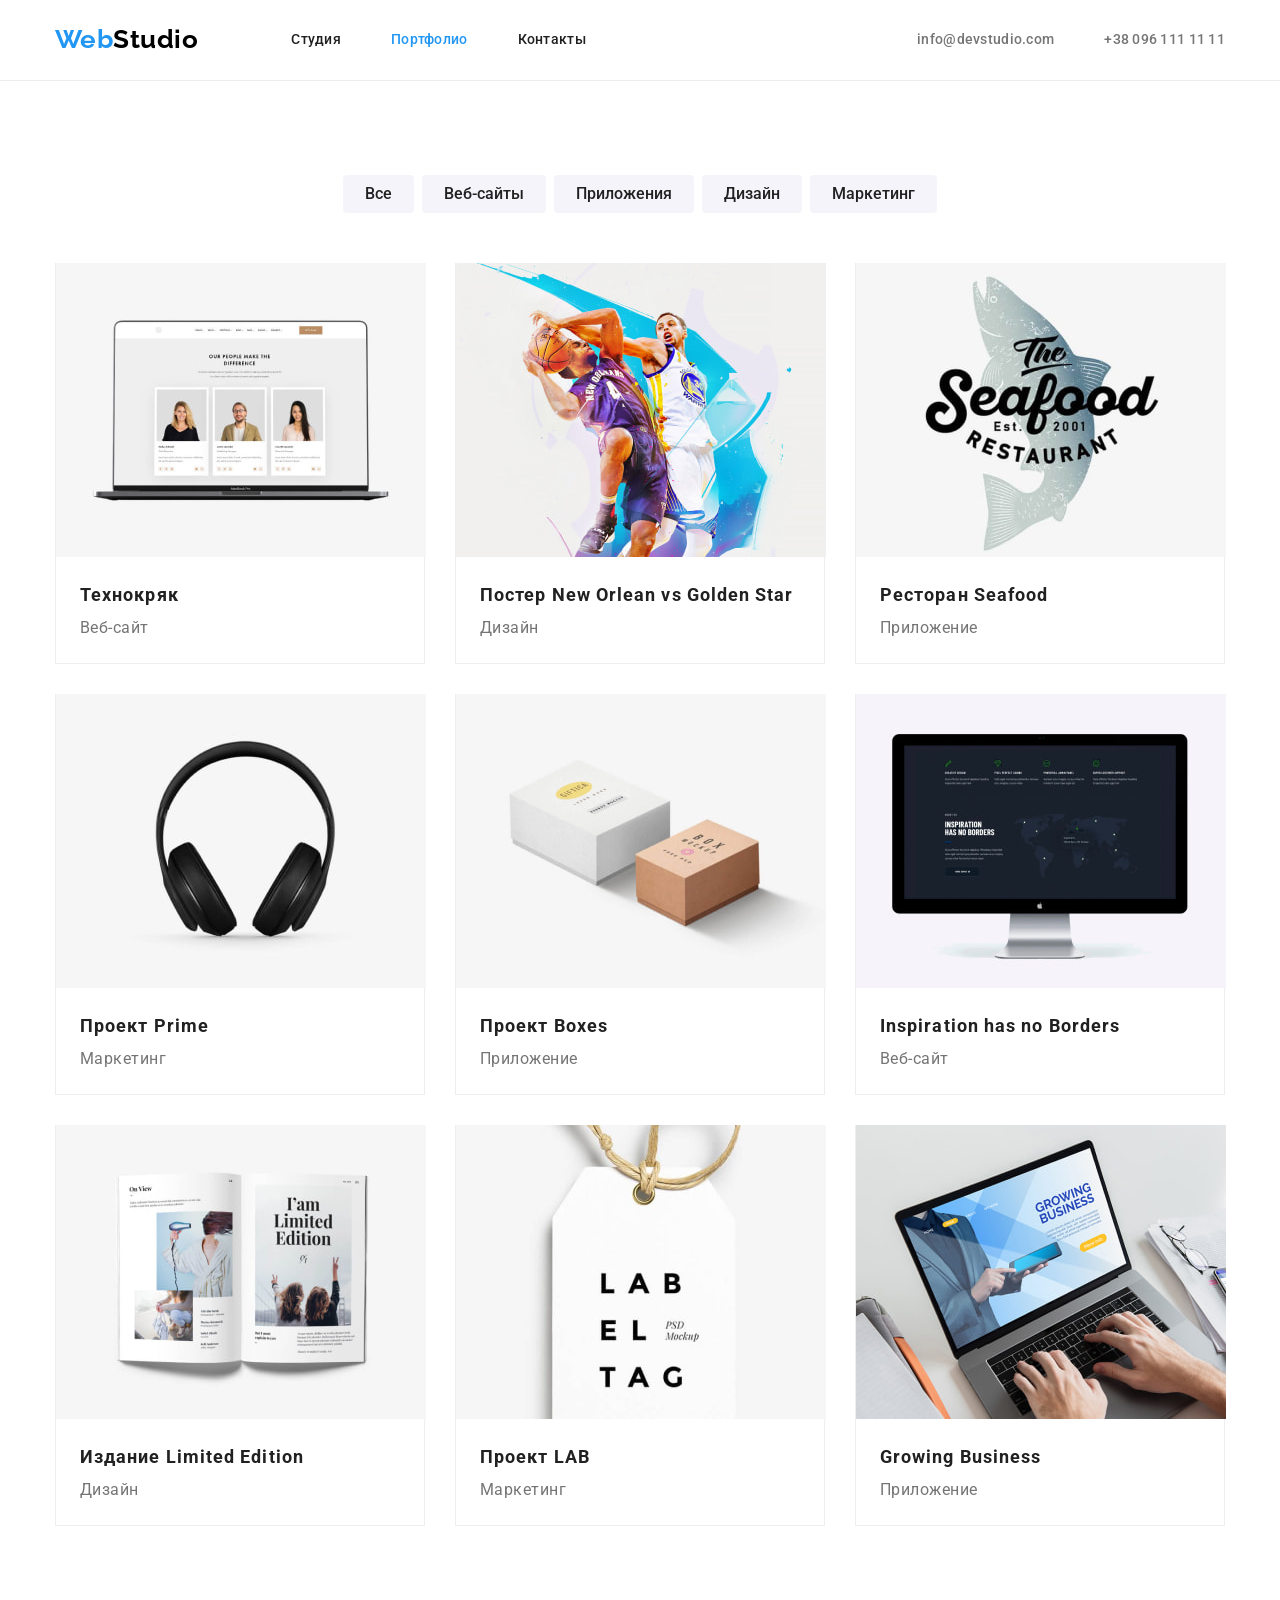
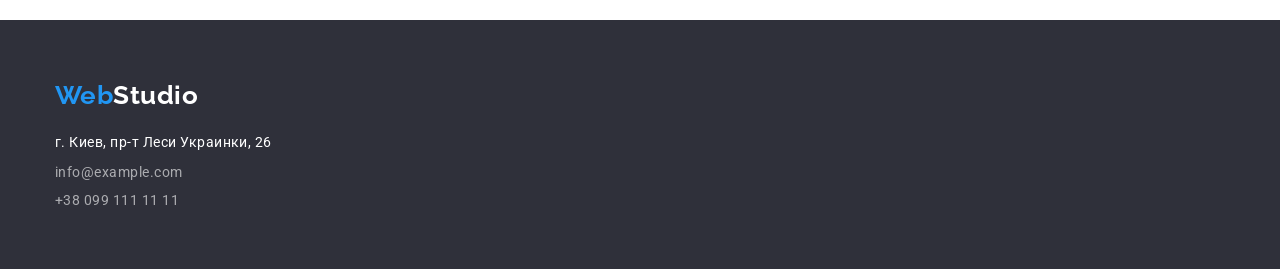
==== portfolio.html @ f073b327 "Add files via upload" ====
<!DOCTYPE html>
<html lang="ru">
  <head>
    <meta charset="UTF-8" />
    <meta http-equiv="X-UA-Compatible" content="IE=edge" />
    <meta name="viewport" content="width=device-width, initial-scale=1.0" />
    <title>Портфолио</title>
    <link rel="preconnect" href="https://fonts.googleapis.com" />
    <link rel="preconnect" href="https://fonts.gstatic.com" crossorigin />
    <link
      href="https://fonts.googleapis.com/css2?family=Raleway:wght@700&family=Roboto:wght@400;500;700;900&display=swap"
      rel="stylesheet"
    />
    <link
      rel="stylesheet"
      href="https://cdnjs.cloudflare.com/ajax/libs/modern-normalize/1.1.0/modern-normalize.min.css"
    />
    <link rel="stylesheet" href="./css/styles.css" />
  </head>

  <body>
    <header class="header">
      <div class="container main-nav">
        <nav class="header-nav">
          <a lang="en" href="https://goit.ua/" class="header-logo link"
            >Web<span class="header-studio">Studio</span></a
          >
          <ul class="header-list list">
            <li class="header-item"><a href="./index.html" class="header-link link">Студия</a></li>
            <li class="header-item">
              <a href="./portfolio.html" class="header-link link current">Портфолио</a>
            </li>
            <li class="header-item"><a href="" class="header-link link">Контакты</a></li>
          </ul>
        </nav>
        <ul class="header-contacts-list list">
          <li class="header-contacts-item">
            <a href="mailto:info@devstudio.com" class="header-contacts-link link"
              >info@devstudio.com</a
            >
          </li>
          <li class="header-contacts-item">
            <a href="tel:+380961111111" class="header-contacts-link link">+38 096 111 11 11</a>
          </li>
        </ul>
      </div>
    </header>

    <main>
      <section class="projects section">
        <div class="container">
          <ul class="filters-list list">
            <li class="filters-item"><button type="button" class="filter-button">Все</button></li>
            <li class="filters-item">
              <button type="button" class="filter-button">Веб-сайты</button>
            </li>
            <li class="filters-item">
              <button type="button" class="filter-button">Приложения</button>
            </li>
            <li class="filters-item">
              <button type="button" class="filter-button">Дизайн</button>
            </li>
            <li class="filters-item">
              <button type="button" class="filter-button">Маркетинг</button>
            </li>
          </ul>
        </div>

        <div class="container">
          <ul class="projects-list list">
            <li class="projects-item">
              <a href="" class="projects-link link">
                <img src="./images/techno-crack.jpg" alt="Технокряк" width="370" />
                <div class="projects-card">
                  <h3 class="projects-title">Технокряк</h3>
                  <p class="projects-category">Веб-сайт</p>
                </div>
              </a>
            </li>
            <li class="projects-item">
              <a href="" class="projects-link link">
                <img
                  src="./images/poster-no-vs-gs.jpg"
                  alt="Постер New Orlean vs Golden Star"
                  width="370"
                />
                <div class="projects-card">
                  <h3 class="projects-title">Постер New Orlean vs Golden Star</h3>
                  <p class="projects-category">Дизайн</p>
                </div>
              </a>
            </li>
            <li class="projects-item">
              <a href="" class="projects-link link">
                <img src="./images/seafood-restaurant.jpg" alt="Ресторан Seafood" width="370" />
                <div class="projects-card">
                  <h3 class="projects-title">Ресторан Seafood</h3>
                  <p class="projects-category">Приложение</p>
                </div>
              </a>
            </li>
            <li class="projects-item">
              <a href="" class="projects-link link">
                <img src="./images/project-prime.jpg" alt="Проект Prime" width="370" />
                <div class="projects-card">
                  <h3 class="projects-title">Проект Prime</h3>
                  <p class="projects-category">Маркетинг</p>
                </div>
              </a>
            </li>
            <li class="projects-item">
              <a href="" class="projects-link link">
                <img src="./images/project-boxes.jpg" alt="Проект Boxes" width="370" />
                <div class="projects-card">
                  <h3 class="projects-title">Проект Boxes</h3>
                  <p class="projects-category">Приложение</p>
                </div>
              </a>
            </li>
            <li class="projects-item">
              <a href="" class="projects-link link">
                <img
                  src="./images/inspiration-has-no-borders.jpg"
                  alt="Inspiration has no Borders"
                  width="370"
                />
                <div class="projects-card">
                  <h3 lang="en" class="projects-title">Inspiration has no Borders</h3>
                  <p class="projects-category">Веб-сайт</p>
                </div>
              </a>
            </li>
            <li class="projects-item">
              <a href="" class="projects-link link">
                <img src="./images/limited-edition.jpg" alt="Издание Limited Edition" width="370" />
                <div class="projects-card">
                  <h3 class="projects-title">Издание Limited Edition</h3>
                  <p class="projects-category">Дизайн</p>
                </div>
              </a>
            </li>
            <li class="projects-item">
              <a href="" class="projects-link link">
                <img src="./images/project-lab.jpg" alt="Проект LAB" width="370" />
                <div class="projects-card">
                  <h3 class="projects-title">Проект LAB</h3>
                  <p class="projects-category">Маркетинг</p>
                </div>
              </a>
            </li>
            <li class="projects-item">
              <a href="" class="projects-link link">
                <img src="./images/growing-business.jpg" alt="Growing Business" width="370" />
                <div class="projects-card">
                  <h3 class="projects-title">Growing Business</h3>
                  <p class="projects-category">Приложение</p>
                </div>
              </a>
            </li>
          </ul>
        </div>
      </section>
    </main>

    <footer class="footer">
      <div class="container">
        <a lang="en" href="https://goit.ua/" class="footer-logo link"
          >Web<span class="footer-studio">Studio</span>
        </a>
        <address>
          <ul class="footer-list list">
            <li class="footer-item">
              <a href="https://goo.gl/maps/9kLPgh8DZqMoMKWZ7" class="footer-street-link link"
                >г. Киев, пр-т Леси Украинки, 26</a
              >
            </li>
            <li class="footer-item">
              <a href="mailto:info@example.com" class="footer-contacts-link link"
                >info@example.com</a
              >
            </li>
            <li class="footer-item">
              <a href="tel:+380991111111" class="footer-contacts-link link">+38 099 111 11 11</a>
            </li>
          </ul>
        </address>
      </div>
    </footer>
  </body>
</html>
---- css/styles.css ----
:root {
  --primary-title-color: #ffffff;
  --secondary-title-color: #212121;
  --primary-text-color: #757575;
  --secondary-text-color: #212121;
  --accent-color: #2196f3;
  --header-text-color: #212121;
  --header-contacts-color: #757575;
}

/*-------------BODY-------------*/

h1,
h2,
h3,
h4,
h5,
h6,
ul,
p {
  margin: 0;
  padding: 0;
}

body {
  font-family: 'Roboto', sans-serif;
  letter-spacing: 0.03em;
  color: #ffffff;
}

.container {
  width: 1200px;
  padding-right: 15px;
  padding-left: 15px;
  margin: auto;
}

.visually-hidden {
  position: absolute;
  width: 1px;
  height: 1px;
  margin: -1px;
  padding: 0;
  overflow: hidden;
  border: 0;
  clip: rect(0 0 0 0);
}

.link {
  text-decoration: none;
}

.list {
  list-style: none;
}

.secondary-title {
  margin-bottom: 50px;

  font-weight: 700;
  font-size: 36px;
  line-height: 1.16;
  text-align: center;
  color: var(--secondary-title-color);
}

img {
  display: block;
}

/*-------------HEADER-------------*/

.header {
  border-bottom: 1px solid #ececec;
}

.main-nav {
  display: flex;
  align-items: center;
}

.header-nav {
  display: flex;
  align-items: center;
}

.header-list {
  display: flex;
  margin-left: 93px;
}

.header-list .header-item + .header-item {
  margin-left: 50px;
}

.header-logo {
  padding-top: 24px;
  padding-bottom: 25px;

  font-family: Raleway;
  font-weight: 700;
  font-size: 26px;
  line-height: 1.19;
  color: var(--accent-color);
}

.header-studio {
  color: #000000;
}

.header-link {
  padding-top: 32px;
  padding-bottom: 32px;
  display: block;

  font-weight: 500;
  font-size: 14px;
  line-height: 1.14;
  letter-spacing: 0.02em;
  color: var(--header-text-color);
}

.header-link:hover,
.header-link:focus,
.current {
  color: var(--accent-color);
}

.header-contacts-list {
  display: flex;
  margin-left: auto;
}

.header-contacts-list .header-contacts-item + .header-contacts-item {
  margin-left: 50px;
}

.header-contacts-link {
  padding-top: 32px;
  padding-bottom: 32px;
  display: block;

  font-weight: 500;
  font-size: 14px;
  line-height: 1.14;
  letter-spacing: 0.02em;
  color: var(--header-contacts-color);
}

.header-contacts-link:hover,
.header-contacts-link:focus {
  color: var(--accent-color);
}

/*-------------HERO-------------*/

.hero {
  padding-top: 200px;
  padding-bottom: 200px;

  background: #2f303a;
}

.hero-title {
  margin-bottom: 30px;
  margin-left: auto;
  margin-right: auto;
  width: 696px;

  font-weight: 900;
  font-size: 44px;
  line-height: 1.36;
  text-align: center;
  letter-spacing: 0.06em;
  text-transform: uppercase;
  color: var(--primary-title-color);
}

.hero-button {
  min-width: 200px;
  padding: 10px 32px;
  margin: 0 auto;
  display: block;

  background: var(--accent-color);
  box-shadow: 0px 4px 4px rgba(0, 0, 0, 0.15);
  border-radius: 4px;
  border: none;
  cursor: pointer;
}

.hero-button:hover,
.hero-button:focus {
  background-color: #188ce8;
}

.hero-button-text {
  font-family: inherit;
  font-weight: 700;
  font-size: 16px;
  line-height: 1.87;
  display: flex;
  align-items: center;
  text-align: center;
  letter-spacing: 0.06em;
  color: #ffffff;
}

/*-------------MAIN-------------*/

.section {
  padding-top: 94px;
  padding-bottom: 94px;
}

/*-------------QUALITIES-------------*/

.qualities {
  padding-bottom: 0;
}

.qualities-list {
  display: flex;
  flex-wrap: row;
  margin-left: -30px;
}

.qualities-item {
  flex-basis: calc(100% / 4 - 30px);
  margin-left: 30px;
}

.qualities-title {
  margin-bottom: 10px;

  font-weight: 700;
  font-size: 14px;
  line-height: 1.14;
  text-transform: uppercase;
  color: var(--secondary-title-color);
}

.qualities-description {
  font-size: 14px;
  line-height: 1.71;
  color: var(--primary-text-color);
}

/*-------------SKILLS-------------*/

.skills-list {
  display: flex;
  flex-wrap: wrap;
  margin-left: -30px;
}

.skills-item {
  flex-basis: calc(100% / 3 - 30px);
  margin-left: 30px;
}

/*-------------TEAM-------------*/

.team {
  background: #f5f4fa;
}

.team-list {
  display: flex;
  flex-wrap: wrap;
  margin-left: -30px;
}

.team-item {
  flex-basis: calc(100% / 4 - 30px);
  margin-left: 30px;

  background: #ffffff;
  box-shadow: 0px 1px 3px rgba(0, 0, 0, 0.12), 0px 1px 1px rgba(0, 0, 0, 0.14),
    0px 2px 1px rgba(0, 0, 0, 0.2);
  border-radius: 0px 0px 4px 4px;
}

.team-member-card {
  padding-top: 30px;
  padding-bottom: 30px;
}

.team-member-title {
  margin-bottom: 10px;

  font-weight: 500;
  font-size: 16px;
  line-height: 1.18;
  text-align: center;
  color: var(--secondary-title-color);
}

.team-member-position {
  font-size: 16px;
  line-height: 1.18;
  text-align: center;
  color: var(--primary-text-color);
}

/*-------------PORTFOLIO-------------*/

.filters-list {
  display: flex;
  justify-content: center;
  margin-bottom: 50px;
}

.filters-item:not(:last-child) {
  margin-right: 8px;
}

.filter-button {
  font-family: inherit;
  font-weight: 500;
  font-size: 16px;
  line-height: 1.62;
  text-align: center;
  color: var(--secondary-title-color);
  background-color: #f5f4fa;
  cursor: pointer;
  border-radius: 4px;
  border: none;
  padding: 6px 22px;
}

.filter-button:hover,
.filter-button:focus {
  color: #ffffff;
  background-color: var(--accent-color);
  box-shadow: 0px 3px 1px rgba(0, 0, 0, 0.1), 0px 1px 2px rgba(0, 0, 0, 0.08),
    0px 2px 2px rgba(0, 0, 0, 0.12);
}

.projects-list {
  display: flex;
  flex-wrap: wrap;
  margin-left: -30px;
  margin-top: -30px;
}

.projects-item {
  flex-basis: calc(100% / 3 - 30px);
  margin-left: 30px;
  margin-top: 30px;
  width: 370px;

  border: 1px solid #eeeeee;
  border-width: 0 1px 1px 1px;
}

.projects-card {
  padding: 20px 24px;
}

.projects-title {
  font-weight: 700;
  font-size: 18px;
  line-height: 2;
  letter-spacing: 0.06em;
  color: var(--secondary-title-color);
}

.projects-category {
  font-size: 16px;
  line-height: 1.87;
  color: var(--primary-text-color);
}

/*-------------FOOTER-------------*/

.footer {
  background: #2f303a;
}

.footer-logo {
  display: block;
  padding-top: 60px;
  padding-bottom: 20px;

  font-family: Raleway;
  font-weight: 700;
  font-size: 26px;
  line-height: 1.19;
  color: var(--accent-color);
}

.footer-studio {
  color: #ffffff;
}

.footer-list {
  padding-bottom: 60px;
}

.footer-item:not(:last-child) {
  padding-bottom: 9px;
}

.footer-street-link {
  font-style: normal;
  font-size: 14px;
  line-height: 1.71;
  color: #ffffff;
}

.footer-street-link:hover,
.footer-street-link:focus {
  color: var(--accent-color);
}

.footer-contacts-link {
  font-style: normal;
  font-size: 14px;
  line-height: 1.71px;
  color: rgba(255, 255, 255, 0.6);
}

.footer-contacts-link:hover,
.footer-contacts-link:focus {
  color: var(--accent-color);
}
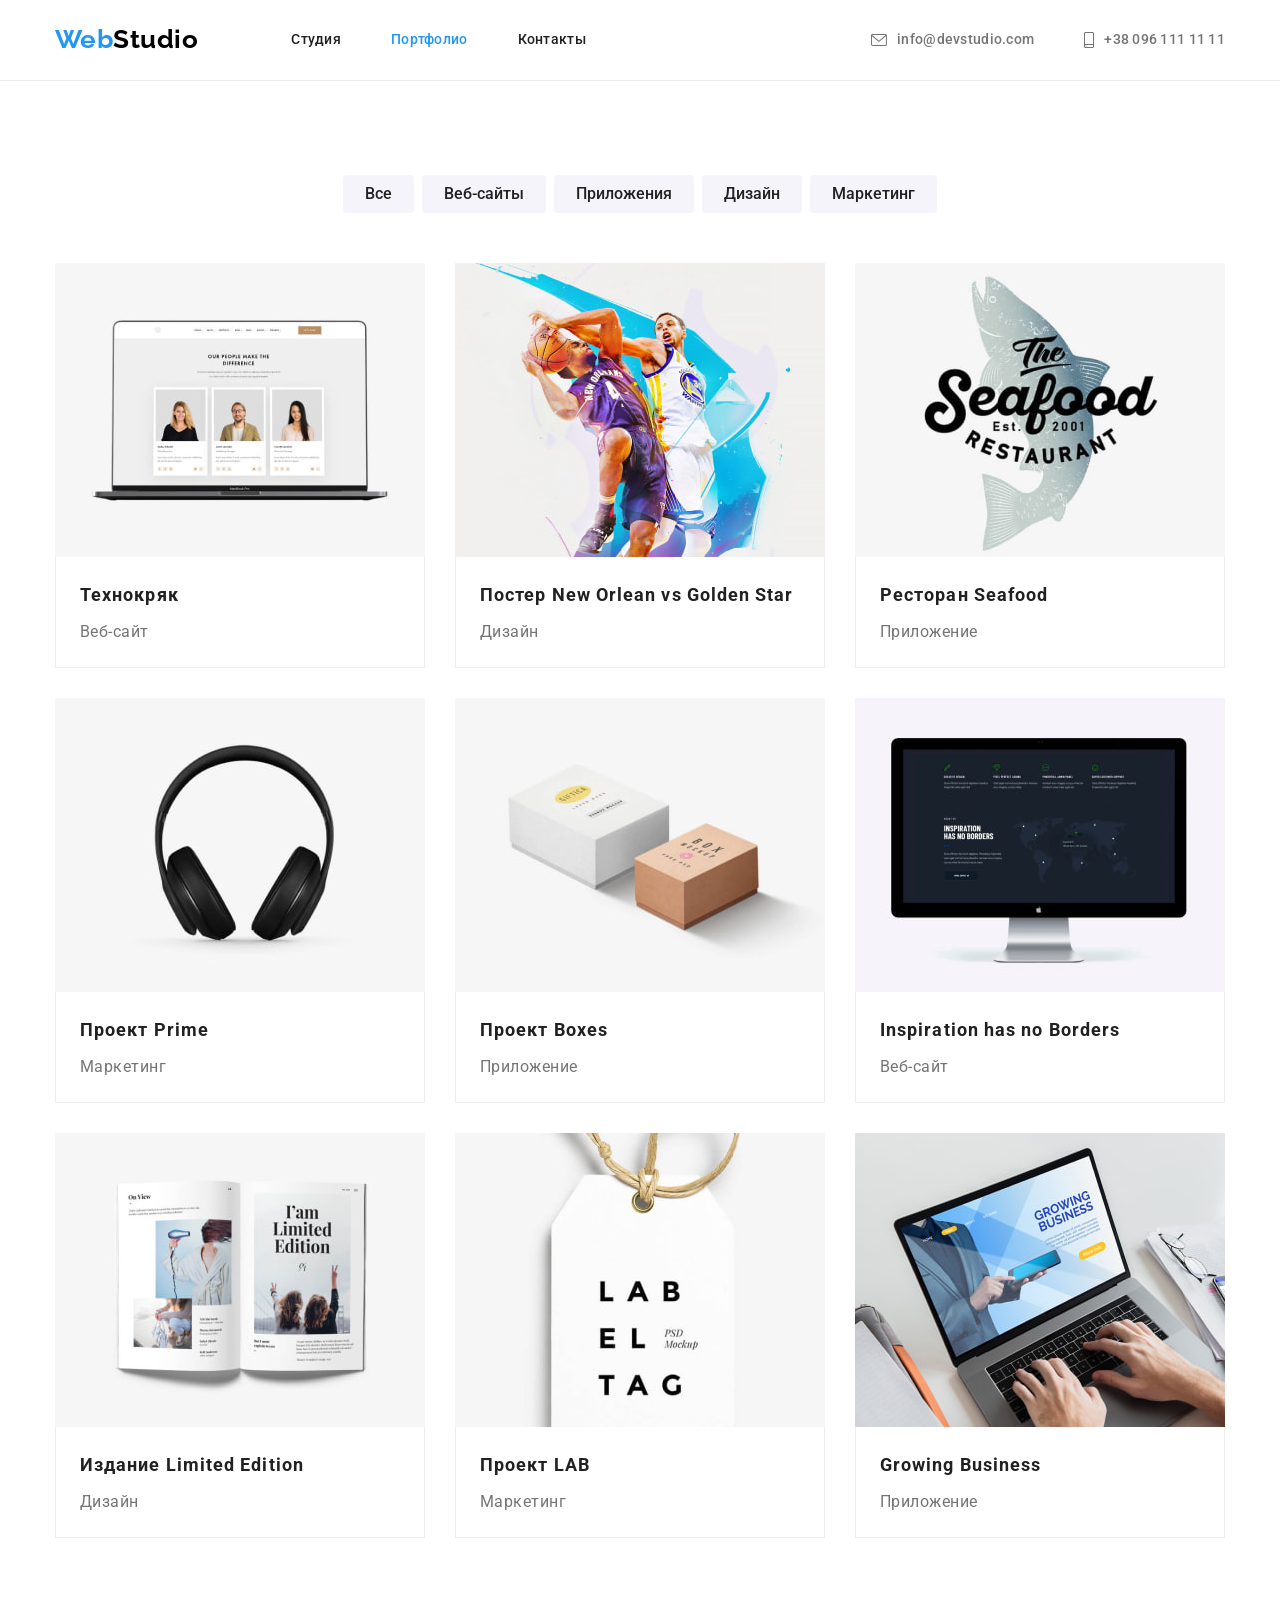
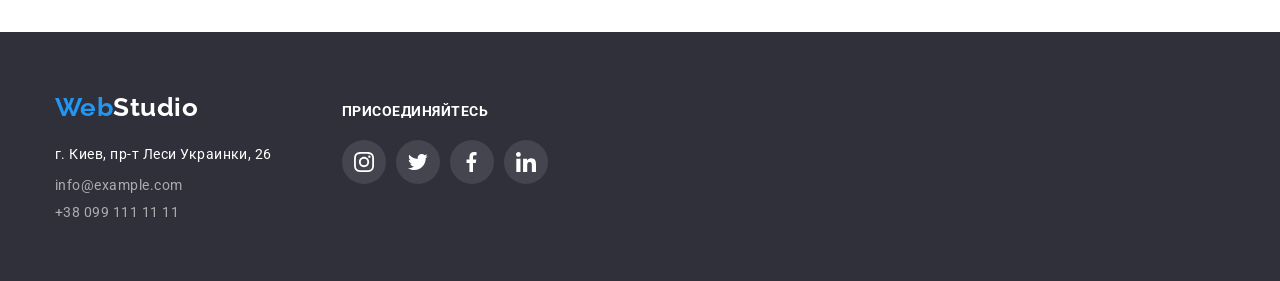
==== commit ed951c99: "Update" ====
--- a/portfolio.html
+++ b/portfolio.html
@@ -33,14 +33,23 @@
             <li class="header-item"><a href="" class="header-link link">Контакты</a></li>
           </ul>
         </nav>
+
         <ul class="header-contacts-list list">
           <li class="header-contacts-item">
-            <a href="mailto:info@devstudio.com" class="header-contacts-link link"
-              >info@devstudio.com</a
+            <a href="mailto:info@devstudio.com" class="header-contacts-link link">
+              <svg class="header-icons" width="16" height="12">
+                <use href="./images/icons.svg#mail"></use>
+              </svg>
+              info@devstudio.com</a
             >
           </li>
           <li class="header-contacts-item">
-            <a href="tel:+380961111111" class="header-contacts-link link">+38 096 111 11 11</a>
+            <a href="tel:+380961111111" class="header-contacts-link link">
+              <svg class="header-icons" width="10" height="16">
+                <use href="./images/icons.svg#smartphone"></use>
+              </svg>
+              +38 096 111 11 11</a
+            >
           </li>
         </ul>
       </div>
@@ -163,27 +172,63 @@
     </main>
 
     <footer class="footer">
-      <div class="container">
-        <a lang="en" href="https://goit.ua/" class="footer-logo link"
-          >Web<span class="footer-studio">Studio</span>
-        </a>
-        <address>
-          <ul class="footer-list list">
-            <li class="footer-item">
-              <a href="https://goo.gl/maps/9kLPgh8DZqMoMKWZ7" class="footer-street-link link"
-                >г. Киев, пр-т Леси Украинки, 26</a
-              >
-            </li>
-            <li class="footer-item">
-              <a href="mailto:info@example.com" class="footer-contacts-link link"
-                >info@example.com</a
-              >
-            </li>
-            <li class="footer-item">
-              <a href="tel:+380991111111" class="footer-contacts-link link">+38 099 111 11 11</a>
-            </li>
-          </ul>
-        </address>
+      <div class="container flex">
+        <div class="footer-contacts">
+          <a lang="en" href="https://goit.ua/" class="footer-logo link"
+            >Web<span class="footer-studio">Studio</span>
+          </a>
+          <address>
+            <ul class="footer-list list">
+              <li class="footer-item">
+                <a href="https://goo.gl/maps/9kLPgh8DZqMoMKWZ7" class="footer-street-link link"
+                  >г. Киев, пр-т Леси Украинки, 26</a
+                >
+              </li>
+              <li class="footer-item">
+                <a href="mailto:info@example.com" class="footer-contacts-link link"
+                  >info@example.com</a
+                >
+              </li>
+              <li class="footer-item">
+                <a href="tel:+380991111111" class="footer-contacts-link link">+38 099 111 11 11</a>
+              </li>
+            </ul>
+          </address>
+        </div>
+
+        <div class="social-links">
+          <h3 class="social-links-title">присоединяйтесь</h3>
+          <ul class="social-links-list list flex">
+            <li class="social-links-item">
+              <a class="link flex" href="">
+                <svg class="social-links-icon">
+                  <use href="./images/icons.svg#instagram"></use>
+                </svg>
+              </a>
+            </li>
+            <li class="social-links-item">
+              <a class="link flex" href="">
+                <svg class="social-links-icon">
+                  <use href="./images/icons.svg#twitter"></use>
+                </svg>
+              </a>
+            </li>
+            <li class="social-links-item">
+              <a class="link flex" href="">
+                <svg class="social-links-icon">
+                  <use href="./images/icons.svg#facebook"></use>
+                </svg>
+              </a>
+            </li>
+            <li class="social-links-item">
+              <a class="link flex" href="">
+                <svg class="social-links-icon">
+                  <use href="./images/icons.svg#linkedin"></use>
+                </svg>
+              </a>
+            </li>
+          </ul>
+        </div>
       </div>
     </footer>
   </body>
--- a/css/styles.css
+++ b/css/styles.css
@@ -64,6 +64,10 @@
   color: var(--secondary-title-color);
 }
 
+.flex {
+  display: flex;
+}
+
 img {
   display: block;
 }
@@ -136,9 +140,10 @@
 }
 
 .header-contacts-link {
+  display: flex;
   padding-top: 32px;
   padding-bottom: 32px;
-  display: block;
+  align-items: center;
 
   font-weight: 500;
   font-size: 14px;
@@ -152,13 +157,33 @@
   color: var(--accent-color);
 }
 
+.header-icons {
+  margin-right: 10px;
+  fill: currentColor;
+}
+
 /*-------------HERO-------------*/
 
 .hero {
+  display: flex;
+  justify-content: center;
   padding-top: 200px;
   padding-bottom: 200px;
 
   background: #2f303a;
+}
+
+.overlay {
+  max-width: 1600px;
+  height: 600px;
+  margin-right: auto;
+  margin-left: auto;
+
+  background-image: linear-gradient(to bottom, rgba(47, 48, 58, 0.4), rgba(47, 48, 58, 0.4)),
+    url('../images/overlay.jpg');
+  background-repeat: no-repeat;
+  background-position: center;
+  background-size: cover;
 }
 
 .hero-title {
@@ -187,6 +212,14 @@
   border-radius: 4px;
   border: none;
   cursor: pointer;
+
+  font-family: inherit;
+  font-weight: 700;
+  font-size: 16px;
+  line-height: 1.88;
+  text-align: center;
+  letter-spacing: 0.06em;
+  color: #ffffff;
 }
 
 .hero-button:hover,
@@ -194,18 +227,6 @@
   background-color: #188ce8;
 }
 
-.hero-button-text {
-  font-family: inherit;
-  font-weight: 700;
-  font-size: 16px;
-  line-height: 1.87;
-  display: flex;
-  align-items: center;
-  text-align: center;
-  letter-spacing: 0.06em;
-  color: #ffffff;
-}
-
 /*-------------MAIN-------------*/
 
 .section {
@@ -228,6 +249,22 @@
 .qualities-item {
   flex-basis: calc(100% / 4 - 30px);
   margin-left: 30px;
+}
+
+.qualities-icons-bg {
+  display: flex;
+  align-items: center;
+  justify-content: center;
+  height: 120px;
+  margin-bottom: 30px;
+
+  background: #f5f4fa;
+  border-radius: 4px;
+}
+
+.qualities-icons {
+  width: 70px;
+  height: 70px;
 }
 
 .qualities-title {
@@ -297,10 +334,73 @@
 }
 
 .team-member-position {
+  margin-bottom: 16px;
+
   font-size: 16px;
   line-height: 1.18;
   text-align: center;
   color: var(--primary-text-color);
+}
+
+.team-member-socials-list {
+  align-items: center;
+  justify-content: center;
+}
+
+.team-member-socials-item a {
+  width: 44px;
+  height: 44px;
+  align-items: center;
+  justify-content: center;
+
+  color: #afb1b8;
+  border-radius: 50%;
+}
+
+.team-member-socials-item a:hover,
+.team-member-socials-item a:focus {
+  color: white;
+  background-color: var(--accent-color);
+}
+
+.team-member-socials-icon {
+  width: 20px;
+  height: 20px;
+
+  fill: currentColor;
+}
+
+/*-------------CLIENTS-------------*/
+
+.clients-list {
+  flex-wrap: wrap;
+  margin-left: -30px;
+}
+
+.clients-list-item {
+  flex-basis: calc(100% / 6 - 30px);
+  margin-left: 30px;
+}
+
+.clients-list-item a {
+  width: 170px;
+  height: 92px;
+  align-items: center;
+  justify-content: center;
+
+  color: #afb1b8;
+  border: 1px solid #afb1b8;
+  border-radius: 4px;
+}
+
+.clients-list-item a:hover,
+.clients-list-item a:focus {
+  color: var(--accent-color);
+  border: 1px solid var(--accent-color);
+}
+
+.clients-icon {
+  fill: currentColor;
 }
 
 /*-------------PORTFOLIO-------------*/
@@ -348,17 +448,26 @@
   flex-basis: calc(100% / 3 - 30px);
   margin-left: 30px;
   margin-top: 30px;
-  width: 370px;
+}
+
+.projects-link:hover,
+.projects-link:focus {
+  display: block;
+  box-sizing: border-box;
+  box-shadow: 0px 1px 1px rgba(0, 0, 0, 0.12), 0px 4px 4px rgba(0, 0, 0, 0.06),
+    1px 4px 6px rgba(0, 0, 0, 0.16);
+}
+
+.projects-card {
+  padding: 20px 24px;
 
   border: 1px solid #eeeeee;
   border-width: 0 1px 1px 1px;
 }
 
-.projects-card {
-  padding: 20px 24px;
-}
-
 .projects-title {
+  padding-bottom: 4px;
+
   font-weight: 700;
   font-size: 18px;
   line-height: 2;
@@ -376,12 +485,18 @@
 
 .footer {
   background: #2f303a;
+  padding-top: 60px;
+  padding-bottom: 60px;
+}
+
+.footer-contacts {
+  display: inline-block;
+  margin-right: 70px;
 }
 
 .footer-logo {
   display: block;
-  padding-top: 60px;
-  padding-bottom: 20px;
+  margin-bottom: 20px;
 
   font-family: Raleway;
   font-weight: 700;
@@ -394,12 +509,8 @@
   color: #ffffff;
 }
 
-.footer-list {
-  padding-bottom: 60px;
-}
-
 .footer-item:not(:last-child) {
-  padding-bottom: 9px;
+  margin-bottom: 9px;
 }
 
 .footer-street-link {
@@ -425,3 +536,47 @@
 .footer-contacts-link:focus {
   color: var(--accent-color);
 }
+
+/*-------------SOCIAL LINKS-------------*/
+
+.social-links {
+  vertical-align: top;
+  display: inline-block;
+}
+
+.social-links-title {
+  margin-top: 12px;
+  margin-bottom: 20px;
+
+  font-weight: 700;
+  font-size: 14px;
+  line-height: 1.14;
+  text-transform: uppercase;
+  color: #ffffff;
+}
+
+.social-links-item:not(:last-child) {
+  margin-right: 10px;
+}
+
+.social-links-item a {
+  width: 44px;
+  height: 44px;
+  align-items: center;
+  justify-content: center;
+
+  background: rgba(255, 255, 255, 0.1);
+  border-radius: 50%;
+}
+
+.social-links-item a:hover,
+.social-links-item a:focus {
+  background: var(--accent-color);
+}
+
+.social-links-icon {
+  width: 20px;
+  height: 20px;
+
+  fill: #ffffff;
+}
